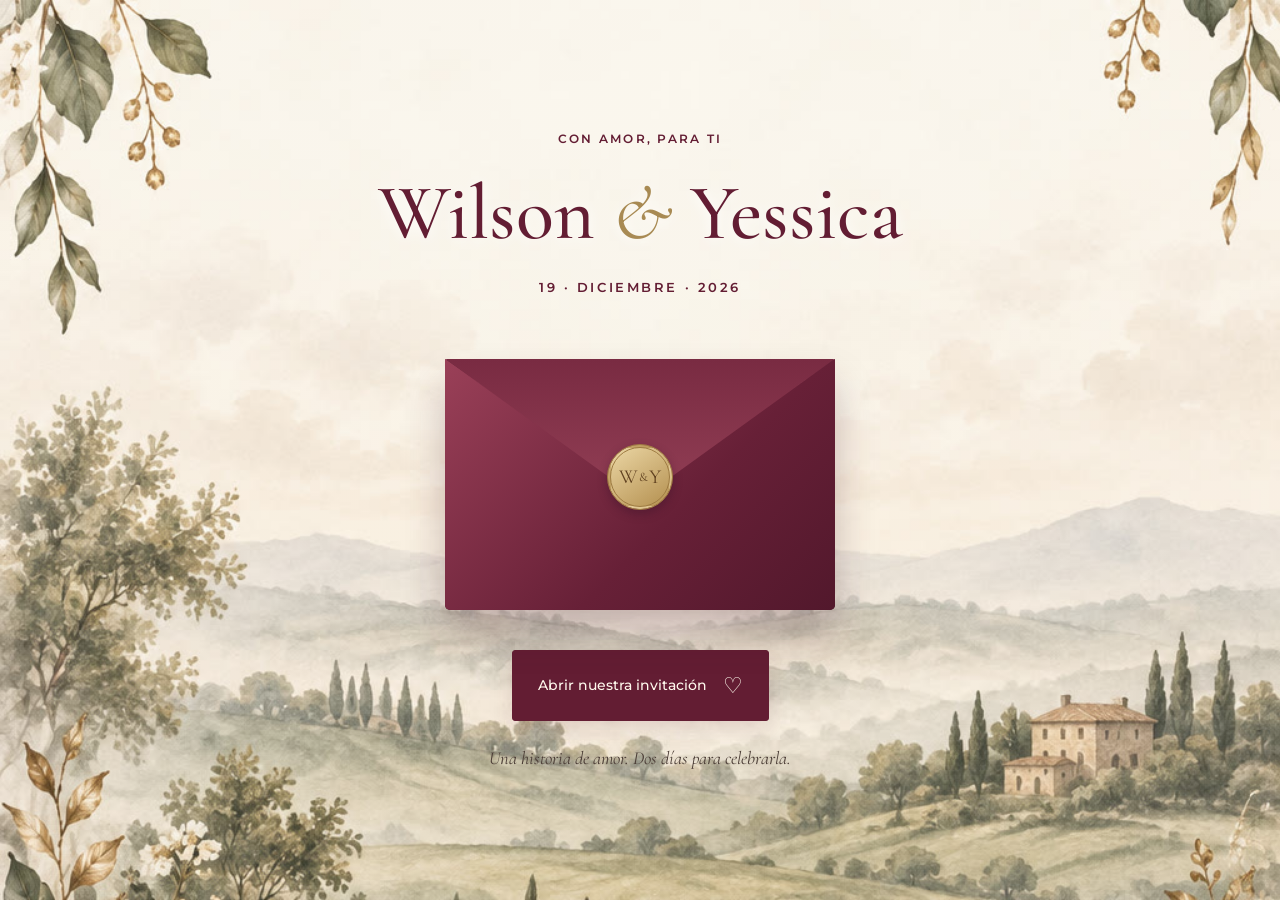
==== index.html @ 0b72218b "Add files via upload" ====
<!doctype html>
<html lang="es">
<head>
<meta charset="utf-8"><meta name="viewport" content="width=device-width,initial-scale=1,viewport-fit=cover">
<meta name="theme-color" content="#631d33"><meta name="description" content="Wilson y Yessica · Nuestra boda · 19 de diciembre de 2026. Una celebración de amor que continúa el 20.">
<title>Wilson & Yessica · Nuestra boda</title>
<link rel="icon" href="data:image/svg+xml,%3Csvg xmlns='http://www.w3.org/2000/svg' viewBox='0 0 40 40'%3E%3Crect width='40' height='40' rx='20' fill='%23631d33'/%3E%3Ctext x='20' y='28' text-anchor='middle' fill='%23fff8ed' font-size='26'%3E%E2%99%A5%3C/text%3E%3C/svg%3E">
<link rel="stylesheet" href="estilo.css?v=floral-2"><script src="configuracion.js" defer></script><script src="invitacion.js?v=floral-2" defer></script>
</head>
<body>
<audio id="music" loop preload="none"><source src="cancion.m4a" type="audio/mp4"></audio>
<section class="cover" id="cover" aria-labelledby="cover-title">
  <div class="cover-inner"><p class="eyebrow">CON AMOR, PARA TI</p><h1 id="cover-title">Wilson <span>&</span> Yessica</h1><p class="cover-date">19 · DICIEMBRE · 2026</p>
  <div class="envelope" aria-hidden="true"><div class="letter">Nuestra boda<span>19.12.26</span></div><div class="pocket"></div><div class="flap"></div><div class="seal">W<span>&</span>Y</div></div>
  <button id="open" class="primary">Abrir nuestra invitación <span aria-hidden="true">♡</span></button><p class="cover-note">Una historia de amor. Dos días para celebrarla.</p></div>
</section>
<div id="petals" aria-hidden="true"></div>
<button id="music-button" class="music-button" hidden aria-label="Reproducir música" aria-pressed="false">♫ <span>Música</span></button>
<main id="invitation" hidden>
  <header class="hero section"><div class="floral-crown" aria-hidden="true"><img src="flores-canva.png" alt="" width="1536" height="512"></div><p class="eyebrow">NOS CASAMOS</p><h2>Wilson <span>&</span><br>Yessica</h2><p class="hero-date">19 de diciembre de 2026 · Cochabamba</p>
    <div class="portrait"><img class="couple" src="novios.jpeg" alt="Wilson y Yessica juntos" width="648" height="740"><img class="floral-frame" src="marco-floral.png" alt="" width="1024" height="1536"></div>
    <p class="quote">Dios juntó nuestras manos y nos señaló el camino;<br>nosotros uniremos nuestras vidas<br>y lo recorreremos con amor y fe.</p><div class="divider" aria-hidden="true">✧</div>
  </header>
  <section class="section blessing"><p class="eyebrow">CON LA BENDICIÓN DE NUESTROS PADRES</p><div class="parents"><p>Oscar Orellana V.<br><span>&</span><br>Marcelina Araoz O.</p><p>Tomas Flores A.<br><span>&</span><br>Martha Duran R. <span aria-label="en memoria">(†)</span></p></div><p class="intro">Con el amor que nos une, queremos invitarte a ser parte de este día tan esperado. Acompáñanos a comenzar un nuevo capítulo de nuestra historia.</p><p class="love-note">El amor que hoy celebramos floreció con el cariño de quienes nos enseñaron a amar.</p><div class="floral-divider" aria-hidden="true"><img src="flores-canva.png" alt="" width="1536" height="512" loading="lazy"></div></section>
  <section class="section date-section"><p class="eyebrow">RESERVA ESTE DÍA</p><h2>El comienzo de un <em>para siempre</em></h2><div class="calendar" aria-label="Diciembre de 2026. Sábado 19, día de nuestra boda"><div class="month">Diciembre <span>2026</span></div><div class="weekdays" aria-hidden="true"><span>L</span><span>M</span><span>M</span><span>J</span><span>V</span><span>S</span><span>D</span></div><div class="days" id="calendar-days"></div></div><p class="date-caption">Sábado 19 de diciembre</p><p class="count-label" id="count-label">Falta muy poquito para encontrarnos</p><div class="countdown" id="countdown" role="timer" aria-label="Tiempo restante hasta la ceremonia"><div><strong id="days">—</strong><span>Días</span></div><div><strong id="hours">—</strong><span>Horas</span></div><div><strong id="minutes">—</strong><span>Minutos</span></div><div><strong id="seconds">—</strong><span>Segundos</span></div></div><p class="continuation">Y porque un día no alcanza para tanta alegría…<br><strong>¡La celebración continúa el domingo 20!</strong></p><p class="love-note">Elegirte hoy es una alegría; seguir eligiéndote cada día será nuestra promesa.</p><div class="floral-divider" aria-hidden="true"><img src="flores-canva.png" alt="" width="1536" height="512" loading="lazy"></div></section>
  <section class="section moments"><p class="eyebrow">NUESTROS ENCUENTROS</p><h2>Dos días,<br><em>un mismo amor</em></h2><div class="event-grid">
    <article class="event"><div class="event-number">01</div><p class="eyebrow">SÁBADO 19 · 13:00</p><h3>Ceremonia religiosa</h3><p class="venue">Templo Madre de la Divina Providencia<br>«El Hospicio»</p><p>Plaza Colón · Cochabamba</p><a class="outline" href="https://maps.app.goo.gl/xTVcMudNrRDbZgpJ7?g_st=aw" target="_blank" rel="noopener noreferrer">Cómo llegar a la iglesia ↗</a></article>
    <article class="event"><div class="event-number">02</div><p class="eyebrow">19 Y 20 DE DICIEMBRE</p><h3>Celebramos juntos</h3><p class="venue">Complejo La Frontera</p><p>Final Av. Tadeo Haenke Oeste, Colcapirhua.<br>Próximo al balneario Azul Azul.</p><p class="civil">Ceremonia civil: domingo 20 · 16:00</p><a class="outline" href="https://maps.app.goo.gl/ximq4YPet9B9PEyF7?g_st=aw" target="_blank" rel="noopener noreferrer">Cómo llegar al local ↗</a></article>
  </div><p class="love-note">De tu mano, cada camino se convierte en hogar.</p><div class="floral-divider" aria-hidden="true"><img src="flores-canva.png" alt="" width="1536" height="512" loading="lazy"></div></section>
  <section class="section sponsors"><p class="eyebrow">NOS ACOMPAÑAN CON SU CARIÑO</p><h2>Nuestros padrinos</h2><div class="sponsor-grid"><div><h3>De boda</h3><p>Fredy Rimer Vidal Calvimontes<br>Rossemary Nunbela Garcia</p></div><div><h3>De aro</h3><p>Jose Victor Castellon Lopez<br>Maria Elza Arze de Castellón</p></div><div><h3>De altar</h3><p>Alfredo Fausto Corso Medinacelli<br>Norma Duran Ricalde</p></div></div><p class="love-note">El matrimonio se construye con pequeños gestos, paciencia y un amor que se cuida cada día.</p><div class="floral-divider" aria-hidden="true"><img src="flores-canva.png" alt="" width="1536" height="512" loading="lazy"></div></section>
  <section class="section rsvp"><p class="eyebrow">TU PRESENCIA ES PARTE DE NUESTRA ALEGRÍA</p><h2>Nos encantará<br><em>celebrar contigo</em></h2><p>Confirma tu asistencia y cuéntanos quiénes te acompañarán.</p><a class="primary" id="rsvp-link" hidden target="_blank" rel="noopener noreferrer">Confirmar asistencia ♡</a><p id="rsvp-pending" class="pending">La confirmación de asistencia estará disponible pronto.</p><p class="questions">¿Tienes alguna duda?</p><a class="contact" href="https://wa.me/59168508211?text=Hola%2C%20tengo%20una%20consulta%20sobre%20la%20boda%20de%20Wilson%20y%20Yessica." target="_blank" rel="noopener noreferrer">Escríbenos por WhatsApp ↗</a><p class="love-note">La felicidad crece cuando se comparte con las personas que llevamos en el corazón.</p><div class="floral-divider" aria-hidden="true"><img src="flores-canva.png" alt="" width="1536" height="512" loading="lazy"></div></section>
  <footer><p class="footer-names">Wilson & Yessica</p><p>Con amor, te esperamos.</p><span>19 · 12 · 2026</span></footer>
</main>
<noscript><p class="noscript">Activa JavaScript para abrir esta invitación interactiva.</p></noscript>
</body></html>
---- estilo.css ----
@import url('https://fonts.googleapis.com/css2?family=Cormorant+Garamond:ital,wght@0,400;0,500;0,600;1,400;1,500&family=Montserrat:wght@400;500;600&display=swap');
:root{--wine:#631d33;--rose:#9c5267;--ivory:#fcf9f3;--ink:#393e35;--gold:#a88a53;--green:#52664d;--serif:'Cormorant Garamond',Georgia,serif;--sans:'Montserrat',Arial,sans-serif;color-scheme:light}*{box-sizing:border-box}html{scroll-behavior:smooth}body{margin:0;background:var(--ivory);color:var(--ink);font:16px/1.8 var(--sans)}[hidden]{display:none!important}button,a{-webkit-tap-highlight-color:transparent}button{cursor:pointer;font:inherit}a{color:inherit}button:focus-visible,a:focus-visible{outline:3px solid var(--rose);outline-offset:6px}h1,h2,h3,p{margin-top:0}h1,h2,h3{font-family:var(--serif);font-weight:500;line-height:1.05}h2{font-size:clamp(2.6rem,6vw,4.1rem);color:var(--wine);margin-bottom:35px}h2 em{font-weight:400}h3{font-size:2rem;color:var(--wine)}.eyebrow{font-size:.75rem;letter-spacing:.19em;line-height:1.8;font-weight:600;color:var(--wine);margin:0 0 24px}.cover{min-height:100vh;min-height:100svh;background:linear-gradient(#fff9ee18,#fff9ee18),url('paisaje.jpg') center/cover;display:grid;place-items:center;padding:40px 24px;text-align:center;isolation:isolate}.cover-inner{width:min(100%,660px)}.cover h1{font-size:clamp(2.7rem,7vw,4.9rem);color:var(--wine);margin-bottom:20px;text-shadow:0 1px 14px #fff}.cover h1 span{font-style:italic;font-weight:400;color:var(--gold)}.cover-date{font-size:.8rem;letter-spacing:.2em;color:var(--wine);font-weight:600}.cover-note{font:italic 1.15rem/1.5 var(--serif);margin:24px 0 0;color:#4c3e37}.envelope{position:relative;isolation:isolate;width:min(100%,390px);aspect-ratio:1.55;background:#522332;margin:60px auto 40px;perspective:1000px;border-radius:5px;box-shadow:0 24px 38px #42162640}.letter{position:absolute;inset:8% 7%;padding-top:24px;background:#fff9ec;color:var(--wine);font:italic 1.8rem var(--serif);border:1px solid var(--gold);transition:transform .8s .25s}.letter span{display:block;font:.85rem var(--sans);margin-top:12px;letter-spacing:.2em}.pocket{position:absolute;inset:0;z-index:3;background:linear-gradient(135deg,#9a4058,#672037 60%,#52182c);clip-path:polygon(0 0,50% 54%,100% 0,100% 100%,0 100%);border-radius:0 0 5px 5px}.flap{position:absolute;inset:0;z-index:4;background:linear-gradient(#792b42,#a64e64);clip-path:polygon(0 0,100% 0,50% 56%);transform-origin:top;backface-visibility:hidden;transition:transform .85s ease}.seal{position:absolute;z-index:5;left:50%;top:47%;transform:translate(-50%,-50%);width:66px;height:66px;display:flex;align-items:center;justify-content:center;gap:1px;border-radius:50%;background:linear-gradient(145deg,#ebd6a4,#b49050);border:4px double #9e7b42;color:#614221;box-shadow:0 4px 10px #35112760;font:1.25rem var(--serif);transition:opacity .25s}.seal span{font-size:.8rem}.opening .seal{opacity:0}.opening .flap{transform:rotateX(180deg)}.opening .letter{transform:translateY(-35%)}.opening .cover-inner{animation:leave .35s .85s both}.primary,.outline{display:inline-flex;align-items:center;justify-content:center;gap:16px;text-decoration:none;font:500 .85rem/1.5 var(--sans);padding:18px 25px;min-height:54px;border:1px solid var(--wine);border-radius:3px;transition:background .2s,transform .2s}.primary{background:var(--wine);color:#fff9ed;box-shadow:0 7px 20px #631d3322}.primary:hover{background:#852a45;transform:translateY(-2px)}.outline{color:var(--wine);background:transparent}.outline:hover{background:#631d330c}.primary span{font-size:1.35rem}.section{padding:82px 24px;text-align:center;max-width:1040px;margin:auto}.hero{padding-top:75px;padding-bottom:30px}.hero h2{font-size:clamp(4.5rem,12vw,7rem);line-height:.95;margin-bottom:24px}.hero h2 span{font-size:.65em;font-style:italic;color:var(--gold)}.hero-date{font-size:.8rem;letter-spacing:.06em}.portrait{position:relative;width:min(100%,410px);aspect-ratio:2/3;margin:30px auto 10px}.couple{position:absolute;left:8%;top:13%;width:84%;height:73%;padding-top:12%;background:#e8dfc7;border-radius:50%;object-fit:cover;object-position:50% 38%}.floral-frame{position:absolute;inset:0;width:100%;height:100%;object-fit:contain;pointer-events:none}.quote{font:italic clamp(1.35rem,4vw,1.75rem)/1.5 var(--serif);max-width:650px;margin:10px auto 30px}.divider{display:flex;align-items:center;gap:24px;justify-content:center;color:var(--gold);font-size:1.5rem}.divider::before,.divider::after{content:'';height:1px;width:100px;background:#a88a5366}.blessing{padding-top:36px}.parents{display:grid;grid-template-columns:1fr 1fr;gap:30px;max-width:700px;margin:0 auto 35px}.parents p{font:1.45rem/1.35 var(--serif)}.parents span{color:var(--gold)}.intro{font-size:.9rem;max-width:630px;margin:auto}.date-section{background:#f3eee5;max-width:none}.date-section h2{max-width:630px;margin-left:auto;margin-right:auto}.calendar{max-width:385px;margin:36px auto 14px;padding:24px 22px 25px;border:1px solid #a88a5370;background:#fffdf8;box-shadow:0 10px 40px #6b4c2420}.month{font:2.15rem var(--serif);color:var(--wine);margin-bottom:25px}.month span{font: .8rem var(--sans);letter-spacing:.1em;display:block;margin-top:10px}.weekdays,.days{display:grid;grid-template-columns:repeat(7,1fr);gap:6px}.weekdays{font-size:.7rem;color:var(--green);margin-bottom:13px}.days span{position:relative;display:grid;place-items:center;min-height:38px;font-size:.85rem;isolation:isolate}.wedding-day{color:white;font-weight:600}.wedding-day::before{content:'♥';position:absolute;font:51px/1 Georgia,serif;color:var(--wine);z-index:-1;top:-3px;left:50%;transform:translateX(-50%)}.date-caption{font:italic 1.4rem var(--serif);color:var(--wine)}.count-label{font-size:.85rem;margin:35px 0 16px}.countdown{display:flex;justify-content:center;gap:clamp(14px,5vw,40px);font-variant-numeric:tabular-nums}.countdown strong{display:block;font:500 clamp(2.2rem,7vw,3.4rem)/1.2 var(--serif);color:var(--wine);min-width:2ch}.countdown span{font-size:.64rem;letter-spacing:.1em;text-transform:uppercase}.continuation{font:italic 1.3rem/1.6 var(--serif);margin:38px auto 0;max-width:500px}.continuation strong{font-weight:600}.event-grid{display:grid;grid-template-columns:1fr 1fr;gap:30px;margin-top:45px}.event{padding:25px 25px 35px;border-top:1px solid var(--gold);display:flex;flex-direction:column;align-items:center}.event-number{font:italic 3rem var(--serif);color:#ab8c5755;margin-bottom:16px}.event .eyebrow{margin-bottom:18px}.event h3{margin-bottom:25px}.event p{font-size:.85rem}.event .venue{font:600 1.25rem/1.45 var(--serif)}.event .outline{margin-top:auto}.civil{color:var(--wine);font-weight:500}.sponsors{border-top:1px solid #a88a5344;padding-top:55px}.sponsor-grid{display:grid;grid-template-columns:repeat(3,1fr);gap:30px}.sponsor-grid h3{font-style:italic;font-size:1.5rem;margin-bottom:14px}.sponsor-grid p{font-size:.82rem;line-height:1.9}.rsvp{max-width:none;background:var(--wine);color:var(--ivory);padding:75px 24px}.rsvp .eyebrow{color:#e3c89b}.rsvp h2{color:#fff8ed}.rsvp>p:not(.eyebrow){max-width:480px;margin-left:auto;margin-right:auto;font-size:.9rem}.rsvp .primary{background:#fff8ed;color:var(--wine);margin-top:14px}.rsvp .questions{margin-top:42px;margin-bottom:8px;font:italic 1.4rem var(--serif)!important}.contact{font-size:.85rem;text-underline-offset:6px}.pending{padding:14px;border:1px solid #d7b88b66}footer{text-align:center;padding:50px 24px 65px;background:#eee8dc}footer .footer-names{font:italic 2.1rem var(--serif);color:var(--wine);margin-bottom:12px}footer p{font-size:.8rem}footer>span{font-size:.65rem;letter-spacing:.2em;color:#776744}.music-button{position:fixed;bottom:max(18px,env(safe-area-inset-bottom));right:max(18px,env(safe-area-inset-right));z-index:15;border:1px solid #baa77e;background:#fffaf0f2;color:var(--wine);box-shadow:0 4px 20px #32102425;border-radius:30px;min-height:48px;padding:10px 17px;font-size:1.1rem}.music-button span{font-size:.7rem;margin-left:5px}#petals{position:fixed;inset:0;pointer-events:none;z-index:10;overflow:hidden}#petals i{position:absolute;top:-35px;width:var(--size);height:calc(var(--size)*1.35);border-radius:80% 0 80% 35%;background:linear-gradient(135deg,#d99caa,#8c354e);opacity:.45;animation:fall linear infinite}#petals.paused i{animation-play-state:paused}.noscript{padding:20px;text-align:center}@keyframes fall{0%{transform:translate3d(0,-30px,0) rotate(0)}100%{transform:translate3d(var(--drift),110vh,0) rotate(360deg)}}@keyframes leave{to{opacity:0;transform:translateY(-20px)}}@media(max-width:650px){.section{padding:62px 22px}.hero{padding-bottom:25px}.cover{padding:40px 25px;background-position:center}.cover h1{max-width:340px;margin-left:auto;margin-right:auto;font-size:3.3rem}.cover h1 span{display:block;font-size:.6em;line-height:1.1}.cover .eyebrow{margin-bottom:18px}.envelope{margin-top:42px;margin-bottom:30px}.cover-note{font-size:1.05rem}.parents{gap:16px}.parents p{font-size:1.2rem}.event-grid{grid-template-columns:1fr;gap:28px}.event{padding-left:10px;padding-right:10px}.sponsor-grid{grid-template-columns:1fr;gap:20px}.sponsor-grid p{font-size:.88rem}.portrait{margin-top:10px}.hero-date{font-size:.72rem}.music-button{right:12px;bottom:12px}.rsvp{padding-bottom:80px}}@media(prefers-reduced-motion:reduce){html{scroll-behavior:auto}*,*::before,*::after{animation:none!important;transition:none!important}#petals{display:none}}


/* Flores inspiradas en la referencia de Canva a lo largo de la invitación. */
.section{position:relative}
.hero{padding-top:0}
.floral-crown{width:min(100% + 48px,780px);margin:0 auto 36px;max-height:230px;overflow:hidden}
.floral-crown img{display:block;width:100%;height:auto;transform:rotate(180deg)}
.floral-divider{width:min(100%,650px);margin:36px auto -30px;line-height:0;pointer-events:none;transform-origin:50% 100%;animation:botanical-sway 8s ease-in-out infinite alternate}
.floral-divider img{width:100%;height:auto;object-fit:contain;display:block}
.love-note{position:relative;max-width:570px;margin:44px auto 0;padding:24px 12px 0;font:italic clamp(1.35rem,4vw,1.8rem)/1.5 var(--serif);color:var(--wine)}
.love-note::before{content:'♡';display:block;font:1.65rem Georgia,serif;color:var(--gold);margin-bottom:14px}
.rsvp .love-note{font:italic clamp(1.35rem,4vw,1.8rem)/1.5 var(--serif)!important;color:#fff6e9;max-width:570px!important;margin-top:45px}
.rsvp .floral-divider{margin-bottom:-75px}
.scroll-reveal{opacity:0;transform:translateY(22px);transition:opacity .85s ease,transform .85s cubic-bezier(.2,.7,.25,1)}
.scroll-reveal.is-visible{opacity:1;transform:none}
.hero h2{animation:names-arrive 1.1s ease both}
.portrait{animation:portrait-arrive 1.2s ease both}
.event{transition:box-shadow .3s,background .3s,transform .85s,opacity .85s}
.event:hover{background:#fffdf8;box-shadow:0 12px 35px #631d3310}
.wedding-day::before{animation:heart-beat 2.8s ease-in-out infinite}
.seal{animation:seal-glow 3s ease-in-out infinite}
.primary{transition:background .25s,transform .25s,box-shadow .25s}
.primary:hover{box-shadow:0 10px 26px #631d3340}
@keyframes botanical-sway{from{transform:rotate(-.6deg)}to{transform:rotate(.6deg)}}
@keyframes names-arrive{from{opacity:0;transform:translateY(18px)}to{opacity:1;transform:none}}
@keyframes portrait-arrive{from{opacity:0;transform:scale(.96)}to{opacity:1;transform:scale(1)}}
@keyframes heart-beat{0%,70%,100%{transform:translateX(-50%) scale(1)}15%{transform:translateX(-50%) scale(1.12)}30%{transform:translateX(-50%) scale(1)}45%{transform:translateX(-50%) scale(1.07)}}
@keyframes seal-glow{0%,100%{box-shadow:0 4px 10px #35112760}50%{box-shadow:0 4px 22px #e6c58890}}
@media(max-width:650px){.hero{padding-top:0}.floral-crown{width:calc(100% + 44px);max-height:150px;margin-left:-22px;margin-bottom:24px}.floral-divider{width:calc(100% + 22px);max-width:none;margin-left:-11px;margin-bottom:-20px}.rsvp .floral-divider{margin-bottom:-80px}.love-note{padding-left:8px;padding-right:8px;margin-top:30px}}
@media(prefers-reduced-motion:reduce){.scroll-reveal{opacity:1;transform:none}*,*::before,*::after{animation:none!important;transition:none!important}}
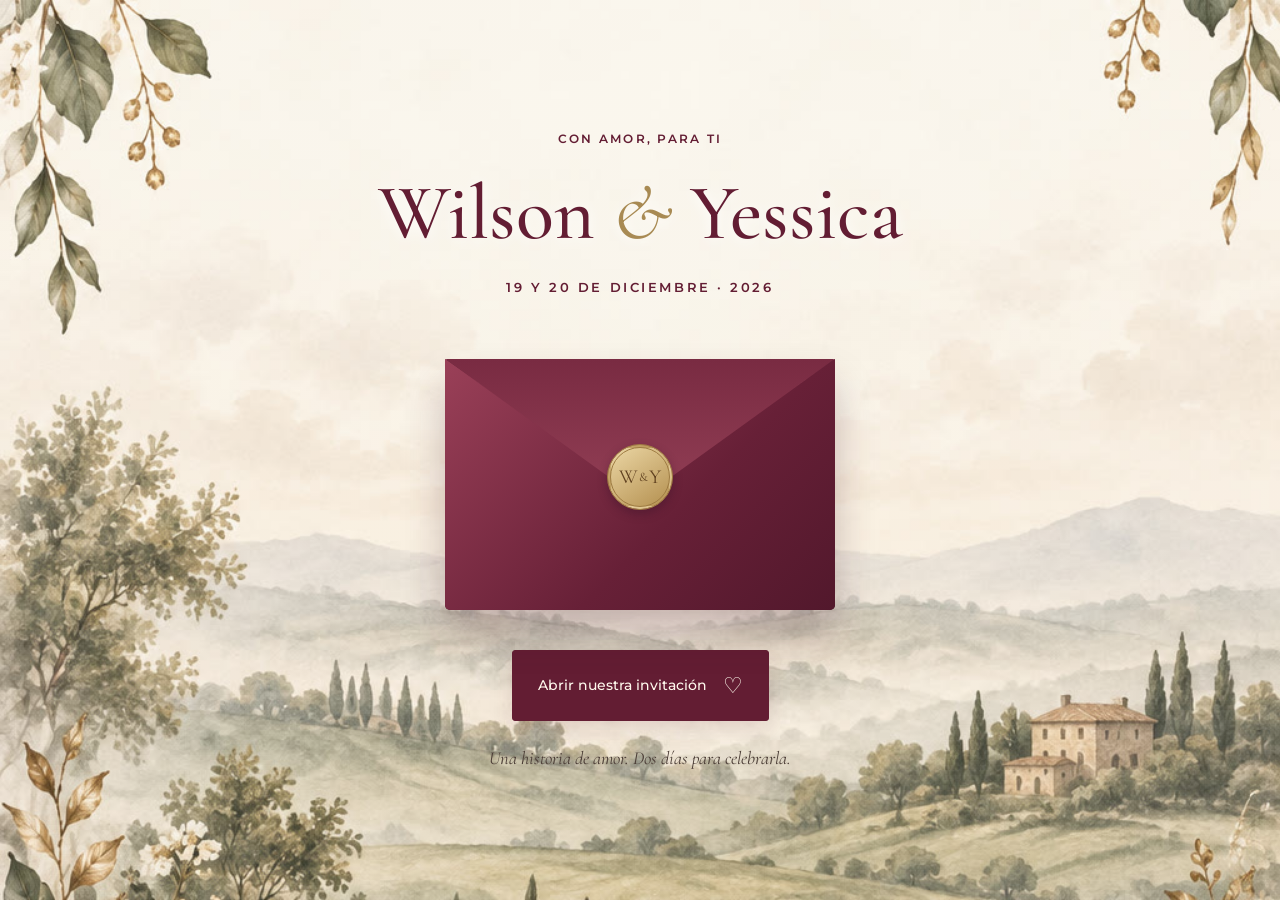
==== commit 8dda661b: "Add files via upload" ====
--- a/index.html
+++ b/index.html
@@ -5,32 +5,35 @@
 <meta name="theme-color" content="#631d33"><meta name="description" content="Wilson y Yessica · Nuestra boda · 19 de diciembre de 2026. Una celebración de amor que continúa el 20.">
 <title>Wilson & Yessica · Nuestra boda</title>
 <link rel="icon" href="data:image/svg+xml,%3Csvg xmlns='http://www.w3.org/2000/svg' viewBox='0 0 40 40'%3E%3Crect width='40' height='40' rx='20' fill='%23631d33'/%3E%3Ctext x='20' y='28' text-anchor='middle' fill='%23fff8ed' font-size='26'%3E%E2%99%A5%3C/text%3E%3C/svg%3E">
-<link rel="stylesheet" href="estilo.css?v=floral-2"><script src="configuracion.js" defer></script><script src="invitacion.js?v=floral-2" defer></script>
+<link rel="stylesheet" href="estilo.css?v=detalles-4"><script src="configuracion.js?v=formulario-1" defer></script><script src="invitacion.js?v=floral-2" defer></script>
 </head>
 <body>
 <audio id="music" loop preload="none"><source src="cancion.m4a" type="audio/mp4"></audio>
 <section class="cover" id="cover" aria-labelledby="cover-title">
-  <div class="cover-inner"><p class="eyebrow">CON AMOR, PARA TI</p><h1 id="cover-title">Wilson <span>&</span> Yessica</h1><p class="cover-date">19 · DICIEMBRE · 2026</p>
-  <div class="envelope" aria-hidden="true"><div class="letter">Nuestra boda<span>19.12.26</span></div><div class="pocket"></div><div class="flap"></div><div class="seal">W<span>&</span>Y</div></div>
+  <div class="cover-inner"><p class="eyebrow">CON AMOR, PARA TI</p><h1 id="cover-title">Wilson <span>&</span> Yessica</h1><p class="cover-date">19 Y 20 DE DICIEMBRE · 2026</p>
+  <div class="envelope" aria-hidden="true"><div class="letter">Nuestra boda<span>19 Y 20 · 12 · 2026</span></div><div class="pocket"></div><div class="flap"></div><div class="seal">W<span>&</span>Y</div></div>
   <button id="open" class="primary">Abrir nuestra invitación <span aria-hidden="true">♡</span></button><p class="cover-note">Una historia de amor. Dos días para celebrarla.</p></div>
 </section>
 <div id="petals" aria-hidden="true"></div>
 <button id="music-button" class="music-button" hidden aria-label="Reproducir música" aria-pressed="false">♫ <span>Música</span></button>
 <main id="invitation" hidden>
-  <header class="hero section"><div class="floral-crown" aria-hidden="true"><img src="flores-canva.png" alt="" width="1536" height="512"></div><p class="eyebrow">NOS CASAMOS</p><h2>Wilson <span>&</span><br>Yessica</h2><p class="hero-date">19 de diciembre de 2026 · Cochabamba</p>
+  <header class="hero section"><div class="floral-crown" aria-hidden="true"><img src="flores-canva.png" alt="" width="1536" height="512"></div><svg class="wedding-icon " viewBox="0 0 64 64" fill="none" stroke="currentColor" stroke-width="2" stroke-linecap="round" stroke-linejoin="round" aria-hidden="true" focusable="false"><circle cx="24" cy="38" r="15"/><circle cx="42" cy="38" r="15"/><path d="m34 15 8-8 8 8-8 10Z"/></svg><p class="eyebrow">NOS CASAMOS</p><h2>Wilson <span>&</span><br>Yessica</h2><p class="hero-date">19 de diciembre de 2026 · Cochabamba</p>
     <div class="portrait"><img class="couple" src="novios.jpeg" alt="Wilson y Yessica juntos" width="648" height="740"><img class="floral-frame" src="marco-floral.png" alt="" width="1024" height="1536"></div>
     <p class="quote">Dios juntó nuestras manos y nos señaló el camino;<br>nosotros uniremos nuestras vidas<br>y lo recorreremos con amor y fe.</p><div class="divider" aria-hidden="true">✧</div>
   </header>
-  <section class="section blessing"><p class="eyebrow">CON LA BENDICIÓN DE NUESTROS PADRES</p><div class="parents"><p>Oscar Orellana V.<br><span>&</span><br>Marcelina Araoz O.</p><p>Tomas Flores A.<br><span>&</span><br>Martha Duran R. <span aria-label="en memoria">(†)</span></p></div><p class="intro">Con el amor que nos une, queremos invitarte a ser parte de este día tan esperado. Acompáñanos a comenzar un nuevo capítulo de nuestra historia.</p><p class="love-note">El amor que hoy celebramos floreció con el cariño de quienes nos enseñaron a amar.</p><div class="floral-divider" aria-hidden="true"><img src="flores-canva.png" alt="" width="1536" height="512" loading="lazy"></div></section>
-  <section class="section date-section"><p class="eyebrow">RESERVA ESTE DÍA</p><h2>El comienzo de un <em>para siempre</em></h2><div class="calendar" aria-label="Diciembre de 2026. Sábado 19, día de nuestra boda"><div class="month">Diciembre <span>2026</span></div><div class="weekdays" aria-hidden="true"><span>L</span><span>M</span><span>M</span><span>J</span><span>V</span><span>S</span><span>D</span></div><div class="days" id="calendar-days"></div></div><p class="date-caption">Sábado 19 de diciembre</p><p class="count-label" id="count-label">Falta muy poquito para encontrarnos</p><div class="countdown" id="countdown" role="timer" aria-label="Tiempo restante hasta la ceremonia"><div><strong id="days">—</strong><span>Días</span></div><div><strong id="hours">—</strong><span>Horas</span></div><div><strong id="minutes">—</strong><span>Minutos</span></div><div><strong id="seconds">—</strong><span>Segundos</span></div></div><p class="continuation">Y porque un día no alcanza para tanta alegría…<br><strong>¡La celebración continúa el domingo 20!</strong></p><p class="love-note">Elegirte hoy es una alegría; seguir eligiéndote cada día será nuestra promesa.</p><div class="floral-divider" aria-hidden="true"><img src="flores-canva.png" alt="" width="1536" height="512" loading="lazy"></div></section>
+  <section class="section blessing"><svg class="wedding-icon " viewBox="0 0 64 64" fill="none" stroke="currentColor" stroke-width="2" stroke-linecap="round" stroke-linejoin="round" aria-hidden="true" focusable="false"><path d="M32 53S7 38 7 22C7 8 25 5 32 18 39 5 57 8 57 22c0 16-25 31-25 31Z"/></svg><p class="eyebrow">CON LA BENDICIÓN DE NUESTROS PADRES</p><div class="parents"><p>Oscar Orellana V.<br><span>&</span><br>Marcelina Araoz O.</p><p>Tomas Flores A.<br><span>&</span><br>Martha Duran R. <span aria-label="en memoria">(†)</span></p></div><p class="intro">Con el amor que nos une, queremos invitarte a ser parte de este día tan esperado. Acompáñanos a comenzar un nuevo capítulo de nuestra historia.</p><p class="love-note">El amor que hoy celebramos floreció con el cariño de quienes nos enseñaron a amar.</p><div class="floral-divider" aria-hidden="true"><img src="flores-canva.png" alt="" width="1536" height="512" loading="lazy"></div></section>
+  <section class="section date-section"><svg class="wedding-icon " viewBox="0 0 64 64" fill="none" stroke="currentColor" stroke-width="2" stroke-linecap="round" stroke-linejoin="round" aria-hidden="true" focusable="false"><rect x="10" y="14" width="44" height="43" rx="4"/><path d="M21 7v14M43 7v14M10 27h44M25 40l5 5 10-11"/></svg><p class="eyebrow">RESERVA ESTE DÍA</p><h2>El comienzo de un <em>para siempre</em></h2><div class="calendar" aria-label="Diciembre de 2026. Sábado 19, día de nuestra boda"><div class="month">Diciembre <span>2026</span></div><div class="weekdays" aria-hidden="true"><span>L</span><span>M</span><span>M</span><span>J</span><span>V</span><span>S</span><span>D</span></div><div class="days" id="calendar-days"></div></div><p class="date-caption">Sábado 19 de diciembre</p><p class="count-label" id="count-label">Falta muy poquito para encontrarnos</p><div class="countdown" id="countdown" role="timer" aria-label="Tiempo restante hasta la ceremonia"><div><strong id="days">—</strong><span>Días</span></div><div><strong id="hours">—</strong><span>Horas</span></div><div><strong id="minutes">—</strong><span>Minutos</span></div><div><strong id="seconds">—</strong><span>Segundos</span></div></div><p class="continuation">Y porque un día no alcanza para tanta alegría…<br><strong>¡La celebración continúa el domingo 20!</strong></p><p class="love-note">Elegirte hoy es una alegría; seguir eligiéndote cada día será nuestra promesa.</p><div class="floral-divider" aria-hidden="true"><img src="flores-canva.png" alt="" width="1536" height="512" loading="lazy"></div></section>
   <section class="section moments"><p class="eyebrow">NUESTROS ENCUENTROS</p><h2>Dos días,<br><em>un mismo amor</em></h2><div class="event-grid">
-    <article class="event"><div class="event-number">01</div><p class="eyebrow">SÁBADO 19 · 13:00</p><h3>Ceremonia religiosa</h3><p class="venue">Templo Madre de la Divina Providencia<br>«El Hospicio»</p><p>Plaza Colón · Cochabamba</p><a class="outline" href="https://maps.app.goo.gl/xTVcMudNrRDbZgpJ7?g_st=aw" target="_blank" rel="noopener noreferrer">Cómo llegar a la iglesia ↗</a></article>
-    <article class="event"><div class="event-number">02</div><p class="eyebrow">19 Y 20 DE DICIEMBRE</p><h3>Celebramos juntos</h3><p class="venue">Complejo La Frontera</p><p>Final Av. Tadeo Haenke Oeste, Colcapirhua.<br>Próximo al balneario Azul Azul.</p><p class="civil">Ceremonia civil: domingo 20 · 16:00</p><a class="outline" href="https://maps.app.goo.gl/ximq4YPet9B9PEyF7?g_st=aw" target="_blank" rel="noopener noreferrer">Cómo llegar al local ↗</a></article>
+    <article class="event"><svg class="wedding-icon " viewBox="0 0 64 64" fill="none" stroke="currentColor" stroke-width="2" stroke-linecap="round" stroke-linejoin="round" aria-hidden="true" focusable="false"><path d="M32 5v13M26 10h12M14 57V30l18-15 18 15v27ZM5 57h54M25 57V44a7 7 0 0 1 14 0v13M28 30h8v7h-8Z"/></svg><p class="eyebrow">SÁBADO 19 · 13:00</p><h3>Ceremonia religiosa</h3><p class="venue">Templo Madre de la Divina Providencia<br>«El Hospicio»</p><p>Plaza Colón · Cochabamba</p><a class="outline" href="https://maps.app.goo.gl/xTVcMudNrRDbZgpJ7?g_st=aw" target="_blank" rel="noopener noreferrer"><svg class="wedding-icon icon-small" viewBox="0 0 64 64" fill="none" stroke="currentColor" stroke-width="2" stroke-linecap="round" stroke-linejoin="round" aria-hidden="true" focusable="false"><path d="M32 58S13 37 13 24a19 19 0 0 1 38 0c0 13-19 34-19 34Z"/><circle cx="32" cy="24" r="7"/></svg><span>Cómo llegar a la iglesia ↗</span></a></article>
+    <article class="event"><svg class="wedding-icon " viewBox="0 0 64 64" fill="none" stroke="currentColor" stroke-width="2" stroke-linecap="round" stroke-linejoin="round" aria-hidden="true" focusable="false"><circle cx="24" cy="38" r="15"/><circle cx="42" cy="38" r="15"/><path d="m34 15 8-8 8 8-8 10Z"/></svg><p class="eyebrow">20 DE DICIEMBRE · 16:00</p><h3>Ceremonia civil</h3><p class="venue">Complejo La Frontera</p><p>Final Av. Tadeo Haenke Oeste, Colcapirhua.<br>Próximo al balneario Azul Azul.</p><a class="outline" href="https://maps.app.goo.gl/ximq4YPet9B9PEyF7?g_st=aw" target="_blank" rel="noopener noreferrer"><svg class="wedding-icon icon-small" viewBox="0 0 64 64" fill="none" stroke="currentColor" stroke-width="2" stroke-linecap="round" stroke-linejoin="round" aria-hidden="true" focusable="false"><path d="M32 58S13 37 13 24a19 19 0 0 1 38 0c0 13-19 34-19 34Z"/><circle cx="32" cy="24" r="7"/></svg><span>Cómo llegar a la ceremonia civil ↗</span></a></article>
+    <article class="event"><svg class="wedding-icon " viewBox="0 0 64 64" fill="none" stroke="currentColor" stroke-width="2" stroke-linecap="round" stroke-linejoin="round" aria-hidden="true" focusable="false"><path d="m9 12 18-4 4 18c2 12-15 16-18 4ZM55 12 37 8l-4 18c-2 12 15 16 18 4ZM23 39l4 17M18 58l18-4M41 39l-4 17M46 58l-18-4"/></svg><p class="eyebrow">19 Y 20 DE DICIEMBRE</p><h3>Recepción social</h3><p class="venue">Complejo La Frontera</p><p>Final Av. Tadeo Haenke Oeste, Colcapirhua.<br>Próximo al balneario Azul Azul.</p><a class="outline" href="https://maps.app.goo.gl/ximq4YPet9B9PEyF7?g_st=aw" target="_blank" rel="noopener noreferrer"><svg class="wedding-icon icon-small" viewBox="0 0 64 64" fill="none" stroke="currentColor" stroke-width="2" stroke-linecap="round" stroke-linejoin="round" aria-hidden="true" focusable="false"><path d="M32 58S13 37 13 24a19 19 0 0 1 38 0c0 13-19 34-19 34Z"/><circle cx="32" cy="24" r="7"/></svg><span>Cómo llegar a la recepción ↗</span></a></article>
   </div><p class="love-note">De tu mano, cada camino se convierte en hogar.</p><div class="floral-divider" aria-hidden="true"><img src="flores-canva.png" alt="" width="1536" height="512" loading="lazy"></div></section>
-  <section class="section sponsors"><p class="eyebrow">NOS ACOMPAÑAN CON SU CARIÑO</p><h2>Nuestros padrinos</h2><div class="sponsor-grid"><div><h3>De boda</h3><p>Fredy Rimer Vidal Calvimontes<br>Rossemary Nunbela Garcia</p></div><div><h3>De aro</h3><p>Jose Victor Castellon Lopez<br>Maria Elza Arze de Castellón</p></div><div><h3>De altar</h3><p>Alfredo Fausto Corso Medinacelli<br>Norma Duran Ricalde</p></div></div><p class="love-note">El matrimonio se construye con pequeños gestos, paciencia y un amor que se cuida cada día.</p><div class="floral-divider" aria-hidden="true"><img src="flores-canva.png" alt="" width="1536" height="512" loading="lazy"></div></section>
-  <section class="section rsvp"><p class="eyebrow">TU PRESENCIA ES PARTE DE NUESTRA ALEGRÍA</p><h2>Nos encantará<br><em>celebrar contigo</em></h2><p>Confirma tu asistencia y cuéntanos quiénes te acompañarán.</p><a class="primary" id="rsvp-link" hidden target="_blank" rel="noopener noreferrer">Confirmar asistencia ♡</a><p id="rsvp-pending" class="pending">La confirmación de asistencia estará disponible pronto.</p><p class="questions">¿Tienes alguna duda?</p><a class="contact" href="https://wa.me/59168508211?text=Hola%2C%20tengo%20una%20consulta%20sobre%20la%20boda%20de%20Wilson%20y%20Yessica." target="_blank" rel="noopener noreferrer">Escríbenos por WhatsApp ↗</a><p class="love-note">La felicidad crece cuando se comparte con las personas que llevamos en el corazón.</p><div class="floral-divider" aria-hidden="true"><img src="flores-canva.png" alt="" width="1536" height="512" loading="lazy"></div></section>
+  <section class="section sponsors"><svg class="wedding-icon " viewBox="0 0 64 64" fill="none" stroke="currentColor" stroke-width="2" stroke-linecap="round" stroke-linejoin="round" aria-hidden="true" focusable="false"><circle cx="24" cy="38" r="15"/><circle cx="42" cy="38" r="15"/><path d="m34 15 8-8 8 8-8 10Z"/></svg><p class="eyebrow">NOS ACOMPAÑAN CON SU CARIÑO</p><h2>Nuestros padrinos</h2><div class="sponsor-grid"><div><h3>De boda</h3><p>Fredy Rimer Vidal Calvimontes<br>Rossemary Nunbela Garcia</p></div><div><h3>De aro</h3><p>Jose Victor Castellon Lopez<br>Maria Elza Arze de Castellón</p></div><div><h3>De altar</h3><p>Alfredo Fausto Corso Medinacelli<br>Norma Duran Ricalde</p></div></div><p class="love-note">El matrimonio se construye con pequeños gestos, paciencia y un amor que se cuida cada día.</p><div class="floral-divider" aria-hidden="true"><img src="flores-canva.png" alt="" width="1536" height="512" loading="lazy"></div></section>
+  <section class="section rsvp"><svg class="wedding-icon " viewBox="0 0 64 64" fill="none" stroke="currentColor" stroke-width="2" stroke-linecap="round" stroke-linejoin="round" aria-hidden="true" focusable="false"><rect x="7" y="17" width="50" height="35" rx="4"/><path d="m8 19 24 20 24-20M8 50l17-17M56 50 39 33"/></svg><p class="eyebrow">TU PRESENCIA ES PARTE DE NUESTRA ALEGRÍA</p><h2>Nos encantará<br><em>celebrar contigo</em></h2><aside class="adults-note" aria-labelledby="adults-title"><svg class="wedding-icon " viewBox="0 0 64 64" fill="none" stroke="currentColor" stroke-width="2" stroke-linecap="round" stroke-linejoin="round" aria-hidden="true" focusable="false"><path d="M32 53S7 38 7 22C7 8 25 5 32 18 39 5 57 8 57 22c0 16-25 31-25 31Z"/></svg><p class="eyebrow" id="adults-title">CON RESPETO Y CARIÑO</p><p>Amamos a los niños, pero en esta ocasión deseamos compartir una velada tranquila y romántica, reservada solo para adultos.</p><p>Gracias por comprender y acompañarnos a vivir este momento tan especial.</p></aside><p>Confirma tu asistencia y cuéntanos cuántos adultos te acompañarán.</p><a class="primary" id="rsvp-link" hidden target="_blank" rel="noopener noreferrer">Confirmar asistencia ♡</a><p id="rsvp-pending" class="pending">La confirmación de asistencia estará disponible pronto.</p><p class="questions">¿Tienes alguna duda?</p><a class="contact" href="https://wa.me/59168508211?text=Hola%2C%20tengo%20una%20consulta%20sobre%20la%20boda%20de%20Wilson%20y%20Yessica." target="_blank" rel="noopener noreferrer">Escríbenos por WhatsApp ↗</a><p class="love-note">La felicidad crece cuando se comparte con las personas que llevamos en el corazón.</p><div class="floral-divider" aria-hidden="true"><img src="flores-canva.png" alt="" width="1536" height="512" loading="lazy"></div></section>
   <footer><p class="footer-names">Wilson & Yessica</p><p>Con amor, te esperamos.</p><span>19 · 12 · 2026</span></footer>
 </main>
 <noscript><p class="noscript">Activa JavaScript para abrir esta invitación interactiva.</p></noscript>
 </body></html>
 
+
+
--- a/estilo.css
+++ b/estilo.css
@@ -30,3 +30,14 @@
 @keyframes seal-glow{0%,100%{box-shadow:0 4px 10px #35112760}50%{box-shadow:0 4px 22px #e6c58890}}
 @media(max-width:650px){.hero{padding-top:0}.floral-crown{width:calc(100% + 44px);max-height:150px;margin-left:-22px;margin-bottom:24px}.floral-divider{width:calc(100% + 22px);max-width:none;margin-left:-11px;margin-bottom:-20px}.rsvp .floral-divider{margin-bottom:-80px}.love-note{padding-left:8px;padding-right:8px;margin-top:30px}}
 @media(prefers-reduced-motion:reduce){.scroll-reveal{opacity:1;transform:none}*,*::before,*::after{animation:none!important;transition:none!important}}
+
+/* Tres momentos de la celebración. */
+@media(min-width:900px){.event-grid{grid-template-columns:repeat(3,minmax(0,1fr));gap:20px}.event{padding-left:12px;padding-right:12px}.event .outline{padding:15px 12px}}
+@media(min-width:651px) and (max-width:899px){.event-grid{grid-template-columns:1fr;max-width:580px;margin-left:auto;margin-right:auto}}
+/* Iconos de boda y mensaje de celebración solo para adultos. */
+.wedding-icon{display:block;width:58px;height:58px;margin:0 auto 22px;color:var(--gold);flex-shrink:0}.event>.wedding-icon{color:var(--wine)}
+.icon-small{display:inline-block;width:22px;height:22px;margin:0;color:currentColor}.outline .icon-small+span{font-size:inherit}
+.adults-note{max-width:560px;margin:30px auto 34px;padding:30px 26px;border:1px solid #e3c89b70;border-radius:90px 90px 8px 8px;background:#ffffff06}
+.adults-note>.wedding-icon{width:38px;height:38px;margin-bottom:16px;color:#e3c89b}.adults-note .eyebrow{font-size:.68rem;margin-bottom:18px}
+.adults-note p:not(.eyebrow){font:italic 1.35rem/1.6 var(--serif);margin-bottom:16px}.adults-note p:last-child{font:.8rem/1.8 var(--sans);margin-bottom:0;color:#f0dfcf}
+@media(max-width:650px){.adults-note{padding:28px 20px;border-radius:70px 70px 8px 8px}.wedding-icon{width:50px;height:50px}.icon-small{width:20px;height:20px}}
